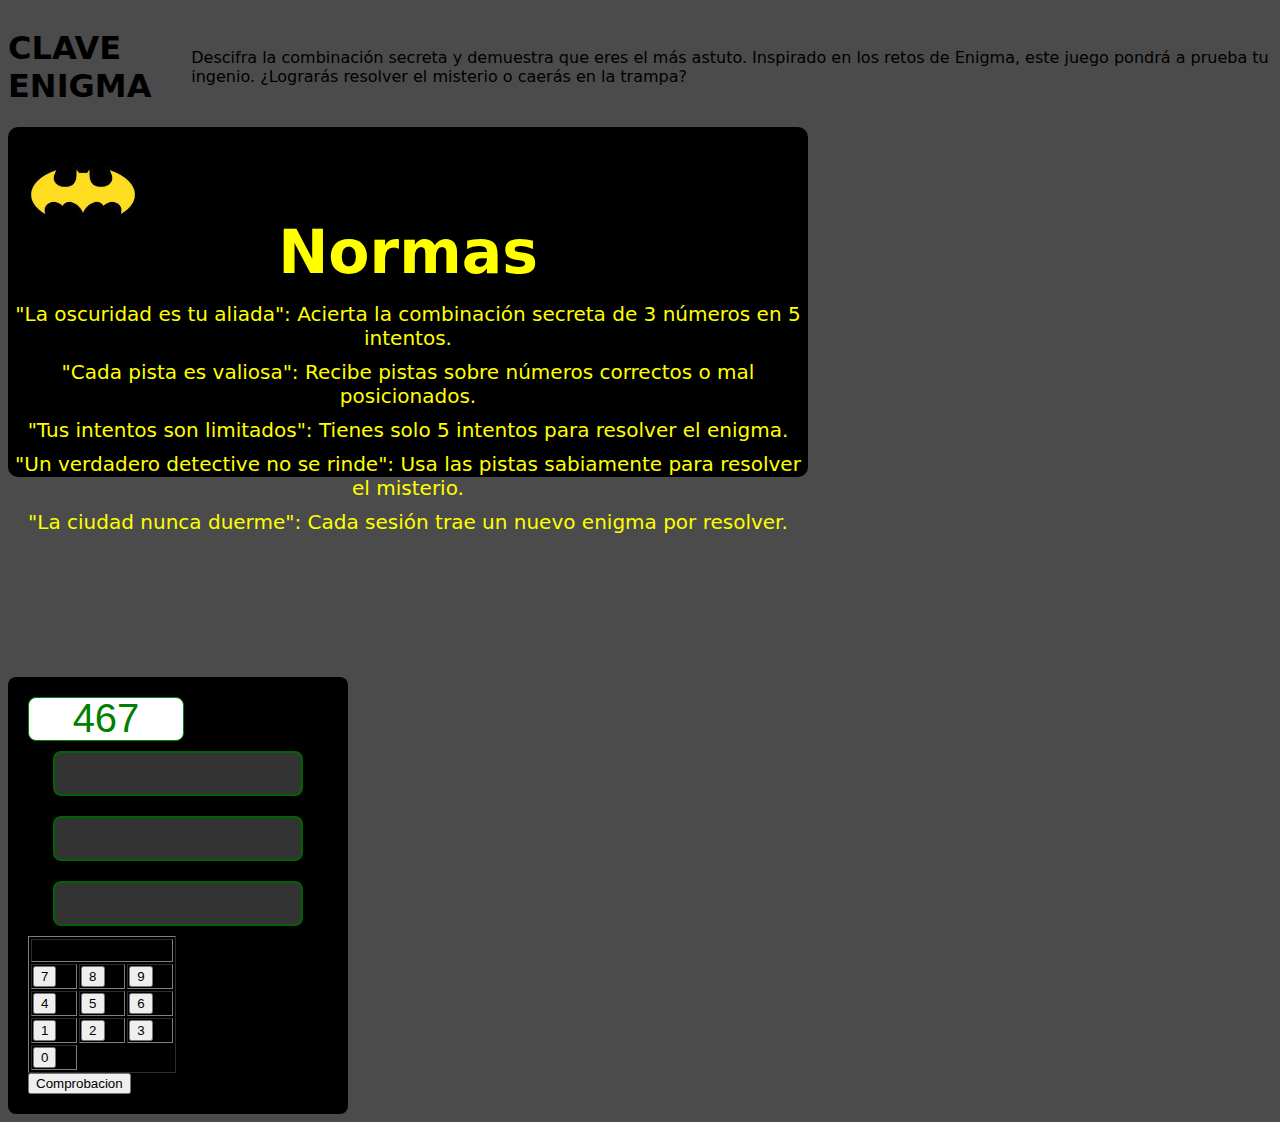
==== idexIA.html @ 254f690e "caja-fuerte" ====
<!DOCTYPE html>
<html lang="es">
<head>
    <meta charset="UTF-8">
    <meta name="viewport" content="width=device-width, initial-scale=1.0">
    <link rel="stylesheet" href="hoja estilo/index.css">
    <title></title>
</head>
<body>

    <!---->
    <div class="contenedor-intro">
        <h1>CLAVE ENIGMA</h1>
        <P>Descifra la combinación secreta y demuestra que eres el más astuto. Inspirado en los retos de Enigma, este juego pondrá a prueba tu ingenio. ¿Lograrás resolver el misterio o caerás en la trampa?</P>
    </div>

    <!---->
    <div class="contenedor-normas">
        <img src="img/icono-batman.png">
        <h2>Normas</h2>
        <ul>
            <li>"La oscuridad es tu aliada": Acierta la combinación secreta de 3 números en 5 intentos.</li>
            <li>"Cada pista es valiosa": Recibe pistas sobre números correctos o mal posicionados.</li>
            <li>"Tus intentos son limitados": Tienes solo 5 intentos para resolver el enigma.</li>
            <li>"Un verdadero detective no se rinde": Usa las pistas sabiamente para resolver el misterio.</li>
            <li>"La ciudad nunca duerme": Cada sesión trae un nuevo enigma por resolver.</li>
        </ul>
    </div>

    <!--intentos-->
    <div class="contenedor-intentos" id="intentos"></div>

    <!--pista primer numero-->
    <div class="contenedor-pistas" id="pista1"></div>
    
    <!--pista segundo numero-->
    <div class="contenedor-pistas" id="pista2"></div>

    <!--pista tercero numero-->
    <div class="contenedor-pistas" id="pista3"> </div>


    <!---->

    <!---->
    <div class="contenedor-general">

        <div class="contenedor-password">
            <input type="text" id="password">
        </div>

        <div class="contenedor-num">
            <input type="text" id="num1">
            <input type="text" id="num2">
            <input type="text" id="num3">
        </div>
        
        <!---->
        <div class="contenedor-numerico">
            <table border="1px">
                <thead>
                    <tr>
                        <th colspan="3">Código Gotham</th>
                    </tr>
                </thead>
                <tbody>
                    <tr>
                        <td><button id="7" onclick="appendNumber(7);">7</button></td>
                        <td><button id="8" onclick="appendNumber(8);">8</button></td>
                        <td><button id="9" onclick="appendNumber(9);">9</button></td>
                    </tr>
                    <tr>
                        <td><button id="4" onclick="appendNumber(4);">4</button></td>
                        <td><button id="5" onclick="appendNumber(5);">5</button></td>
                        <td><button id="6" onclick="appendNumber(6);">6</button></td>
                        
                    </tr>
                    <tr>
                        <td><button id="1" onclick="appendNumber(1);">1</button></td>
                        <td><button id="2" onclick="appendNumber(2);">2</button></td>
                        <td><button id="3" onclick="appendNumber(3);">3</button></td>
                    </tr>
                    <tr>
                        <td><button id="0" onclick="appendNumber(0);">0</button></td>
                    </tr>
                </tbody>
            </table>
        </div>
        <div contendedor-botones>
            <input type="button" value="Comprobacion" onclick="comprobacion();">
        </div>

        <!--Contendor de reinicio-->
        <div class="contenedor-reset" style="display: none;" id="reset">
            <p>Perdistes</p>
            <input type="button" value="Reiniciar" onclick="reset();">
        </div>
    </div>



    <script type="text/javascript">
        var num1=''; //almacenamos el primer numero 
        var num2=''; //almecaenamos el segundo nuemero
        var num3=''; //almacenamos el tercer numero 
        var pass1; //almacenmos el primer numero secreto
        var pass2; //almacenamos el segundo numero secreto
        var pass3; //almacenamos el tercer numero secreto
        var password; //almacemaos el total de numeros secretos
        var intentos=5 //para saber los intentos restantes le damos un valor de 5 

        //generamos numeros random 
        pass1=Math.floor(Math.random()*10); 
        pass2=Math.floor(Math.random()*10); 
        pass3=Math.floor(Math.random()*10); 

        password= pass1+""+pass2+""+pass3; 
        document.getElementById('password').value=password;

        //para que el susario ingrese los numeros en la caja de texto
        function appendNumber(number){
            
            
            if (num1.length<1) {
                 num1=number;
                document.getElementById('num1').value=num1;
            }else if(num2.length<1){
                num2=number;
                document.getElementById('num2').value=num2;
            }else if(num3.length<1){
                num3=number; 
                document.getElementById('num3').value=num3;
            }
        }

        //funcion para la comprobacion de los numeros introducidos y las pistas de los numeros
        function comprobacion(){

            if (intentos>0) {
                intentos=intentos-1; 
                document.getElementById('intentos').innerHTML="Intentos restantes: "+intentos;
            }
            
            if(intentos==0){
                document.getElementById('reset').style.display='block';
                
            }

            //comprobar el primer numero
            if (num1<pass1) {
                document.getElementById('pista1').innerHTML="Primer Numero: Creo que el numero es mayor al que has introducido";
                
            }else if(num1>pass1){
                document.getElementById('pista1').innerHTML="Primer Numero: Creo que el numero es menor al que has introducido"; 

            }else{
                document.getElementById('pista1').innerHTML="Primer Numero: ¡Correcto! lo has adivinado"
            }

            //comporbar el segundo numero
            if (num2<pass2) {
                document.getElementById('pista2').innerHTML="Segundo Numero: Creo que el numero es mayor al que has introducido";
                
            }else if(num2>pass2){
                document.getElementById('pista2').innerHTML="Segundo Numero: Creo que el numero es menor al que has introducido"; 

            }else{
                document.getElementById('pista2').innerHTML=" Segundo Numero: ¡Correcto! lo has adivinado"; 
            }

            //comprobar el tercer numero
            if (num3<pass3) {
                document.getElementById('pista3').innerHTML="Tercer Numero: Creo que el numero es mayor al que has introducido";
                
            }else if(num3>pass3){
                document.getElementById('pista3').innerHTML="Tercer Numero: Creo que el numero es menor al que has introducido"; 

            }else{
                document.getElementById('pista3').innerHTML=" Segundo Numero: ¡Correcto! lo has adivinado"; 
            }

             //Verifica si los 3 numeros han sido adivinados
            if (num1==pass1 && num2==pass2 && num3==pass3) {
                document.getElementById('ganar').style.display='block';
            }

            //limpiar los campos de entrada despues de cada comprobacion
            num1="";  
            num2="";  
            num3="";  
           

        }

        function reset(){
            intentos=5; 
            document.getElementById('intentos').innerHTML="Intentos restantes: "+intentos; 

            pass1=Math.floor(Math.random()*10);
            pass2=Math.floor(Math.random()*10);
            pass3=Math.floor(Math.random()*10);

            password=pass1+"  "+pass2+"  "+pass3; 
            document.getElementById('password').value=password; 

            document.getElementById('pista1').innerHTML="";
            document.getElementById('pista2').innerHTML="";
            document.getElementById('pista3').innerHTML="";

            num1="";
            num2="";
            num3="";
            document.getElementById('num1').value="";
            document.getElementById('num2').value="";
            document.getElementById('num3').value="";

            document.getElementById('reset').style.display='none';


        }
    </script>

    <div class="contenedor-ganastes" id="ganar" style="display: none;">
        <p>¡Felicidades Ganastes!</p>
    </div>
    
</body>
</html>
---- hoja estilo/index.css ----
body {
    font-family: "Creepster", system-ui;
    font-weight: 400;
    font-style: normal;
    background-color: #4B4B4B;
}
  
.contenedor-intro{
    display: flex;
    justify-content: center;
    align-items: center;
}
.subcontenedor-intro{
    padding-top: 50px;
    display: flex;
    justify-content: center;
    flex-direction: column;
    text-align: center;
    padding-bottom: 80px;

}

.subcontenedor-intro h1{
    font-size: 80px;
    display: flex;
    justify-content: center;
}

.subcontenedor-intro p{
    display: flex;
    text-align: center;
    justify-content: center;
    font-size: 30px;
    width: 900px;
}
.contenedor-grande-normas{
    display: flex;
    justify-content: center;
    align-items: center;
}
.contenedor-normas{
    display:flex;
    flex-direction: column;
    padding-top: 0px;
    background-color: black;
    border-radius: 10px;
    width: 800px;
    height: 350px;
    padding: 0px;
    margin-bottom: 100px;
}


.contenedor-normas h2{
    margin-top: 0;
    margin-bottom: 5px;
    font-size: 60px;
    color: yellow ;
    text-align: center;

}
.contenedor-normas img{
    margin-top: -10px;
    display: block;
    height: 150px;
    width: 150px;
    margin-bottom: -50px;
}
.contenedor-normas ul{
    margin-top: 10px;
    text-align: center;
    text-decoration: none;
    padding-left: 0px;
    list-style: none;
}

.contenedor-normas li{
    margin-bottom: 10px;
    color: yellow;
    margin-left: 0;
    font-size: 20px;
}


.contenedor-general{
   background-color: black;
   width: 300px;
   padding: 20px;
   border-radius: 8px;
}


.subcontenedor-general{
    display: flex;
    flex-direction: column;
    justify-content: flex-end;
    align-items: center;
    padding-top: 10px;
}
.contenedor-password h2{
    font-size:30px;
    color: green;
}


.contenedor-password img{
    height: 50px;
    float: right;
    margin-top: -5px;
    margin-right: -40px;
    cursor: pointer;
    transition: transform 0.3s ease;
}
.contenedor-password img:hover{
    transform: scale(1.2);
}

.contenedor-password input{
    display:inline-block;
    width: 150px;
    height: 40px;
    text-align: center;
    border-radius: 8px;
    border: 1px solid;
    font-size: 40px;
    color: green;

}

.contenedor-num{
    display: flex;
    justify-content: center;
    align-items: center;
    flex-direction: column;
}

.contenedor-num h2{
    font-size: 30px;
    color: green;
}


.contenedor-num input{
    background-color: #333;
    border: 2px solid #006400;
    color: #fff;
    padding: 10px;
    margin: 10px 0;
    border-radius: 8px;
    font-size: 1.1em;

}

.contenedor-boton input {
    background-color: #006400;
    color: #fff;
    border: none;
    padding: 10px 20px;
    border-radius: 5px;
    cursor: pointer;
    font-size: 1.2em;
    transition: backgraund-color 0.3s;
}

.contenedor-boton input:hover{
    background-color: #228b22;
}

.contenedor-intentos{
    flex-direction: column;
    padding: 20px;
    justify-content: center;
    text-align: center;
    width: 300px;
}
.contenedor-intentos img{
    height: 100px;
    width: 100px;

}

.contenedor-pistas{
    width: 400px;
    padding: 10px;
    text-align: center;
    
}


.contenedor-pistas img{
    height: 100px;
}

.contenedor-flex{
    display: flex;
    gap: 10px;
    justify-content: center;
    align-items: center;
    padding-bottom: 100px;

}

.contenedor-reset{
    display: flex;
    justify-content:center;
    
}

.subcontenedor-reset{
    text-align: center;
    display: flex;
    width: 350px;
    padding-top: 100px;
    padding-bottom: 60px;
}

.subcontenedor-reset p{
    font-size: 22px;
}
.subcontenedor-reset img{
    float: right;
    margin-right: 350px;
    margin-top: -250px;
    height: 220px;
}

.subcontenedor-reset input{
    background-color: #1a1a1a;
    color: #ff3333;
    border: 2px solid #ff3333;
    padding: 12px 24px;
    font-size: 18px;
    font-weight: bold;
    text-transform: uppercase;
    letter-spacing: 2px;
    cursor: pointer;
    border-radius: 8px;
    transition: all 0.3s ease;
    box-shadow: 0px 4px 8px rgba(0,0,0,0.7);
}

.subcontenedor-reset input:hover{
    background-color: #ff3333;
    color: #1a1a1a;
    border-color: #1a1a1a;
    box-shadow: 0px 6px 12px rgba(255, 51, 51, 0.6);
}




.contenedor-ganar{
    display: flex;
    justify-content:center;
    
}

.subcontenedor-ganar{
    text-align: center;
    display: flex;
    width: 350px;
    padding-top: 100px;
    padding-bottom: 60px;
}

.subcontenedor-ganar p{
    font-size: 22px;
}
.subcontenedor-ganar img{
    float: right;
    margin-right: 350px;
    margin-top: -200px;
    height: 200px;
}

.subcontenedor-ganar input{
    background-color: #1a1a1a;
    color: #f5f500;
    border: 2px solid #f5f500;
    padding: 12px 24px;
    font-size: 18px;
    font-weight: bold;
    text-transform: uppercase;
    letter-spacing: 2px;
    cursor: pointer;
    border-radius: 8px;
    transition: all 0.3s ease;
    box-shadow: 0px 4px 8px rgba(0,0,0,0.7);
}

.subcontenedor-ganar input:hover{
    background-color:#f5f500 ;
    color: #1a1a1a;
    border-color: #1a1a1a;
    box-shadow: 0px 6px 12px rgba(245,245,0,0.6);

}
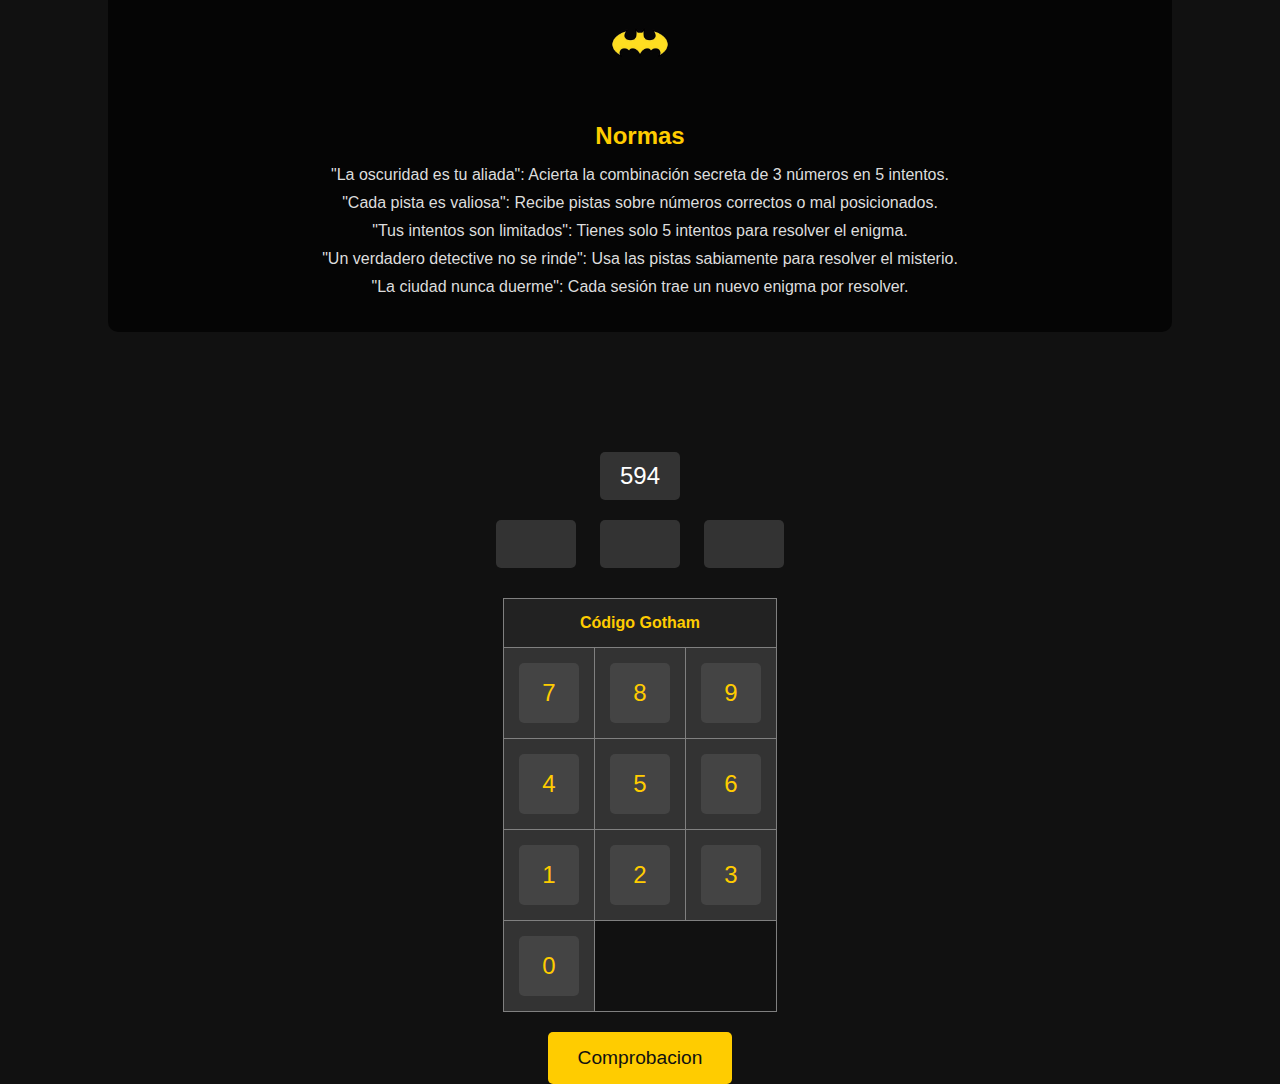
==== commit 9641aeec: "Agregado cambios en idexIA.html y nuevo archivo hoja estilo/indexIA.css" ====
--- a/idexIA.html
+++ b/idexIA.html
@@ -3,7 +3,7 @@
 <head>
     <meta charset="UTF-8">
     <meta name="viewport" content="width=device-width, initial-scale=1.0">
-    <link rel="stylesheet" href="hoja estilo/index.css">
+    <link rel="stylesheet" href="hoja estilo/indexIA.css">
     <title></title>
 </head>
 <body>
@@ -100,124 +100,122 @@
 
 
     <script type="text/javascript">
-        var num1=''; //almacenamos el primer numero 
-        var num2=''; //almecaenamos el segundo nuemero
-        var num3=''; //almacenamos el tercer numero 
-        var pass1; //almacenmos el primer numero secreto
-        var pass2; //almacenamos el segundo numero secreto
-        var pass3; //almacenamos el tercer numero secreto
-        var password; //almacemaos el total de numeros secretos
-        var intentos=5 //para saber los intentos restantes le damos un valor de 5 
-
-        //generamos numeros random 
-        pass1=Math.floor(Math.random()*10); 
-        pass2=Math.floor(Math.random()*10); 
-        pass3=Math.floor(Math.random()*10); 
-
-        password= pass1+""+pass2+""+pass3; 
-        document.getElementById('password').value=password;
-
-        //para que el susario ingrese los numeros en la caja de texto
-        function appendNumber(number){
-            
-            
-            if (num1.length<1) {
-                 num1=number;
-                document.getElementById('num1').value=num1;
-            }else if(num2.length<1){
-                num2=number;
-                document.getElementById('num2').value=num2;
-            }else if(num3.length<1){
-                num3=number; 
-                document.getElementById('num3').value=num3;
-            }
-        }
-
-        //funcion para la comprobacion de los numeros introducidos y las pistas de los numeros
-        function comprobacion(){
-
-            if (intentos>0) {
-                intentos=intentos-1; 
-                document.getElementById('intentos').innerHTML="Intentos restantes: "+intentos;
-            }
-            
-            if(intentos==0){
-                document.getElementById('reset').style.display='block';
-                
-            }
-
-            //comprobar el primer numero
-            if (num1<pass1) {
-                document.getElementById('pista1').innerHTML="Primer Numero: Creo que el numero es mayor al que has introducido";
-                
-            }else if(num1>pass1){
-                document.getElementById('pista1').innerHTML="Primer Numero: Creo que el numero es menor al que has introducido"; 
-
-            }else{
-                document.getElementById('pista1').innerHTML="Primer Numero: ¡Correcto! lo has adivinado"
-            }
-
-            //comporbar el segundo numero
-            if (num2<pass2) {
-                document.getElementById('pista2').innerHTML="Segundo Numero: Creo que el numero es mayor al que has introducido";
-                
-            }else if(num2>pass2){
-                document.getElementById('pista2').innerHTML="Segundo Numero: Creo que el numero es menor al que has introducido"; 
-
-            }else{
-                document.getElementById('pista2').innerHTML=" Segundo Numero: ¡Correcto! lo has adivinado"; 
-            }
-
-            //comprobar el tercer numero
-            if (num3<pass3) {
-                document.getElementById('pista3').innerHTML="Tercer Numero: Creo que el numero es mayor al que has introducido";
-                
-            }else if(num3>pass3){
-                document.getElementById('pista3').innerHTML="Tercer Numero: Creo que el numero es menor al que has introducido"; 
-
-            }else{
-                document.getElementById('pista3').innerHTML=" Segundo Numero: ¡Correcto! lo has adivinado"; 
-            }
-
-             //Verifica si los 3 numeros han sido adivinados
-            if (num1==pass1 && num2==pass2 && num3==pass3) {
-                document.getElementById('ganar').style.display='block';
-            }
-
-            //limpiar los campos de entrada despues de cada comprobacion
-            num1="";  
-            num2="";  
-            num3="";  
-           
-
-        }
-
-        function reset(){
-            intentos=5; 
-            document.getElementById('intentos').innerHTML="Intentos restantes: "+intentos; 
-
-            pass1=Math.floor(Math.random()*10);
-            pass2=Math.floor(Math.random()*10);
-            pass3=Math.floor(Math.random()*10);
-
-            password=pass1+"  "+pass2+"  "+pass3; 
-            document.getElementById('password').value=password; 
-
-            document.getElementById('pista1').innerHTML="";
-            document.getElementById('pista2').innerHTML="";
-            document.getElementById('pista3').innerHTML="";
-
-            num1="";
-            num2="";
-            num3="";
-            document.getElementById('num1').value="";
-            document.getElementById('num2').value="";
-            document.getElementById('num3').value="";
-
-            document.getElementById('reset').style.display='none';
-
-
-        }
+        var num1 = ''; //almacenamos el primer numero 
+var num2 = ''; //almacenamos el segundo numero
+var num3 = ''; //almacenamos el tercer numero 
+var pass1, pass2, pass3; //almacenamos los números secretos
+var password; //almacenamos el total de números secretos
+var intentos = 5; //intentos restantes
+
+// Generamos números aleatorios entre 0 y 9
+pass1 = Math.floor(Math.random() * 10);
+pass2 = Math.floor(Math.random() * 10);
+pass3 = Math.floor(Math.random() * 10);
+
+password = pass1 + "" + pass2 + "" + pass3; 
+document.getElementById('password').value = password;
+
+// Función para ingresar números en las cajas de texto
+function appendNumber(number) {
+    if (num1.length < 1) {
+        num1 = number;
+        document.getElementById('num1').value = num1;
+    } else if (num2.length < 1) {
+        num2 = number;
+        document.getElementById('num2').value = num2;
+    } else if (num3.length < 1) {
+        num3 = number;
+        document.getElementById('num3').value = num3;
+    }
+}
+
+// Función para la comprobación de los números introducidos y las pistas
+function comprobacion() {
+    if (intentos > 0) {
+        intentos = intentos - 1;
+        document.getElementById('intentos').innerHTML = "Intentos restantes: " + intentos;
+    }
+
+    if (intentos == 0) {
+        document.getElementById('reset').style.display = 'block';
+    }
+
+    // Comprobar el primer número
+    if (num1 < pass1) {
+        document.getElementById('pista1').innerHTML = "Primer Número: Creo que el número es mayor al que has introducido";
+    } else if (num1 > pass1) {
+        document.getElementById('pista1').innerHTML = "Primer Número: Creo que el número es menor al que has introducido";
+    } else {
+        document.getElementById('pista1').innerHTML = "Primer Número: ¡Correcto! lo has adivinado";
+    }
+
+    // Comprobar el segundo número
+    if (num2 < pass2) {
+        document.getElementById('pista2').innerHTML = "Segundo Número: Creo que el número es mayor al que has introducido";
+    } else if (num2 > pass2) {
+        document.getElementById('pista2').innerHTML = "Segundo Número: Creo que el número es menor al que has introducido";
+    } else {
+        document.getElementById('pista2').innerHTML = "Segundo Número: ¡Correcto! lo has adivinado";
+    }
+
+    // Comprobar el tercer número
+    if (num3 < pass3) {
+        document.getElementById('pista3').innerHTML = "Tercer Número: Creo que el número es mayor al que has introducido";
+    } else if (num3 > pass3) {
+        document.getElementById('pista3').innerHTML = "Tercer Número: Creo que el número es menor al que has introducido";
+    } else {
+        document.getElementById('pista3').innerHTML = "Tercer Número: ¡Correcto! lo has adivinado";
+    }
+
+    // Verifica si los 3 números han sido adivinados
+    if (num1 == pass1 && num2 == pass2 && num3 == pass3) {
+        document.getElementById('ganar').style.display = 'block';
+        document.getElementById('intentos').style.display = 'none'; // Ocultar los intentos cuando ganas
+    }
+
+    // Limpiar los campos de entrada después de cada comprobación
+    num1 = "";
+    num2 = "";
+    num3 = "";
+
+    document.getElementById('num1').value = "";
+    document.getElementById('num2').value = "";
+    document.getElementById('num3').value = "";
+}
+
+// Función para reiniciar el juego
+function reset() {
+    intentos = 5;
+    document.getElementById('intentos').innerHTML = "Intentos restantes: " + intentos;
+    
+    // Generar nuevos números aleatorios
+    pass1 = Math.floor(Math.random() * 10);
+    pass2 = Math.floor(Math.random() * 10);
+    pass3 = Math.floor(Math.random() * 10);
+    
+    password = pass1 + "" + pass2 + "" + pass3;
+    document.getElementById('password').value = password;
+    
+    // Limpiar pistas y entradas
+    document.getElementById('pista1').innerHTML = "";
+    document.getElementById('pista2').innerHTML = "";
+    document.getElementById('pista3').innerHTML = "";
+    
+    num1 = "";
+    num2 = "";
+    num3 = "";
+    
+    document.getElementById('num1').value = "";
+    document.getElementById('num2').value = "";
+    document.getElementById('num3').value = "";
+
+    document.getElementById('reset').style.display = 'none';
+    document.getElementById('ganar').style.display = 'none'; // Ocultar mensaje de victoria al reiniciar
+    document.getElementById('intentos').style.display = 'block'; // Volver a mostrar intentos
+}
+
+        
+
     </script>
 
     <div class="contenedor-ganastes" id="ganar" style="display: none;">
--- a/hoja estilo/indexIA.css
+++ b/hoja estilo/indexIA.css
@@ -0,0 +1,173 @@
+
+/* Establece el fondo oscuro y una tipografía elegante */
+body {
+    font-family: 'Arial', sans-serif;
+    background-color: #111;
+    color: #fff;
+    margin: 0;
+    padding: 0;
+    display: flex;
+    justify-content: center;
+    align-items: center;
+    height: 100vh;
+    flex-direction: column;
+}
+
+/* Encabezado principal */
+.contenedor-intro {
+    text-align: center;
+    margin-bottom: 30px;
+}
+
+.contenedor-intro h1 {
+    font-size: 3em;
+    color: #ffcc00; /* Color amarillo que resalta */
+    margin: 0;
+    text-shadow: 2px 2px 5px rgba(0, 0, 0, 0.7);
+}
+
+.contenedor-intro p {
+    font-size: 1.2em;
+    color: #ddd;
+}
+
+/* Normas del juego */
+.contenedor-normas {
+    background-color: rgba(0, 0, 0, 0.7);
+    padding: 20px;
+    border-radius: 10px;
+    text-align: center;
+    margin-bottom: 30px;
+    width: 80%;
+}
+
+.contenedor-normas img {
+    width: 80px;
+    margin-bottom: 15px;
+}
+
+.contenedor-normas h2 {
+    color: #ffcc00;
+    font-size: 1.5em;
+    margin-bottom: 10px;
+}
+
+.contenedor-normas ul {
+    list-style: none;
+    padding: 0;
+    color: #ddd;
+}
+
+.contenedor-normas li {
+    margin-bottom: 10px;
+}
+
+/* Área de intentos */
+.contenedor-intentos {
+    font-size: 1.5em;
+    margin-top: 20px;
+}
+
+/* Pistas de los números */
+.contenedor-pistas {
+    font-size: 1.2em;
+    margin-top: 10px;
+    text-align: center;
+    color: #ccc;
+}
+
+/* Estilo para los inputs del código y los números */
+.contenedor-general {
+    text-align: center;
+    margin-top: 30px;
+}
+
+input[type="text"] {
+    background-color: #333;
+    border: none;
+    color: #fff;
+    font-size: 1.5em;
+    padding: 10px;
+    width: 60px;
+    margin: 10px;
+    text-align: center;
+    border-radius: 5px;
+}
+
+input[type="button"] {
+    background-color: #ffcc00;
+    border: none;
+    color: #111;
+    font-size: 1.2em;
+    padding: 15px 30px;
+    margin-top: 20px;
+    border-radius: 5px;
+    cursor: pointer;
+}
+
+input[type="button"]:hover {
+    background-color: #ff9900;
+}
+
+/* Estilo para el tablero numérico */
+.contenedor-numerico {
+    margin-top: 20px;
+}
+
+table {
+    margin: 0 auto;
+    border-collapse: collapse;
+}
+
+th {
+    background-color: #222;
+    color: #ffcc00;
+    padding: 15px;
+}
+
+td {
+    background-color: #333;
+    text-align: center;
+    padding: 10px;
+}
+
+button {
+    background-color: #444;
+    color: #ffcc00;
+    font-size: 1.5em;
+    border: none;
+    width: 60px;
+    height: 60px;
+    margin: 5px;
+    border-radius: 5px;
+    cursor: pointer;
+}
+
+button:hover {
+    background-color: #ff9900;
+}
+
+/* Estilo para los mensajes de éxito */
+.contenedor-ganastes {
+    font-size: 2em;
+    color: #ffcc00;
+    display: none;
+    margin-top: 20px;
+    text-align: center;
+}
+
+/* Contenedor de reinicio */
+.contenedor-reset {
+    text-align: center;
+    margin-top: 20px;
+}
+
+.contenedor-reset p {
+    font-size: 1.5em;
+    color: #f44336;
+}
+
+.contenedor-reset input[type="button"] {
+    background-color: #f44336;
+    color: white;
+}
